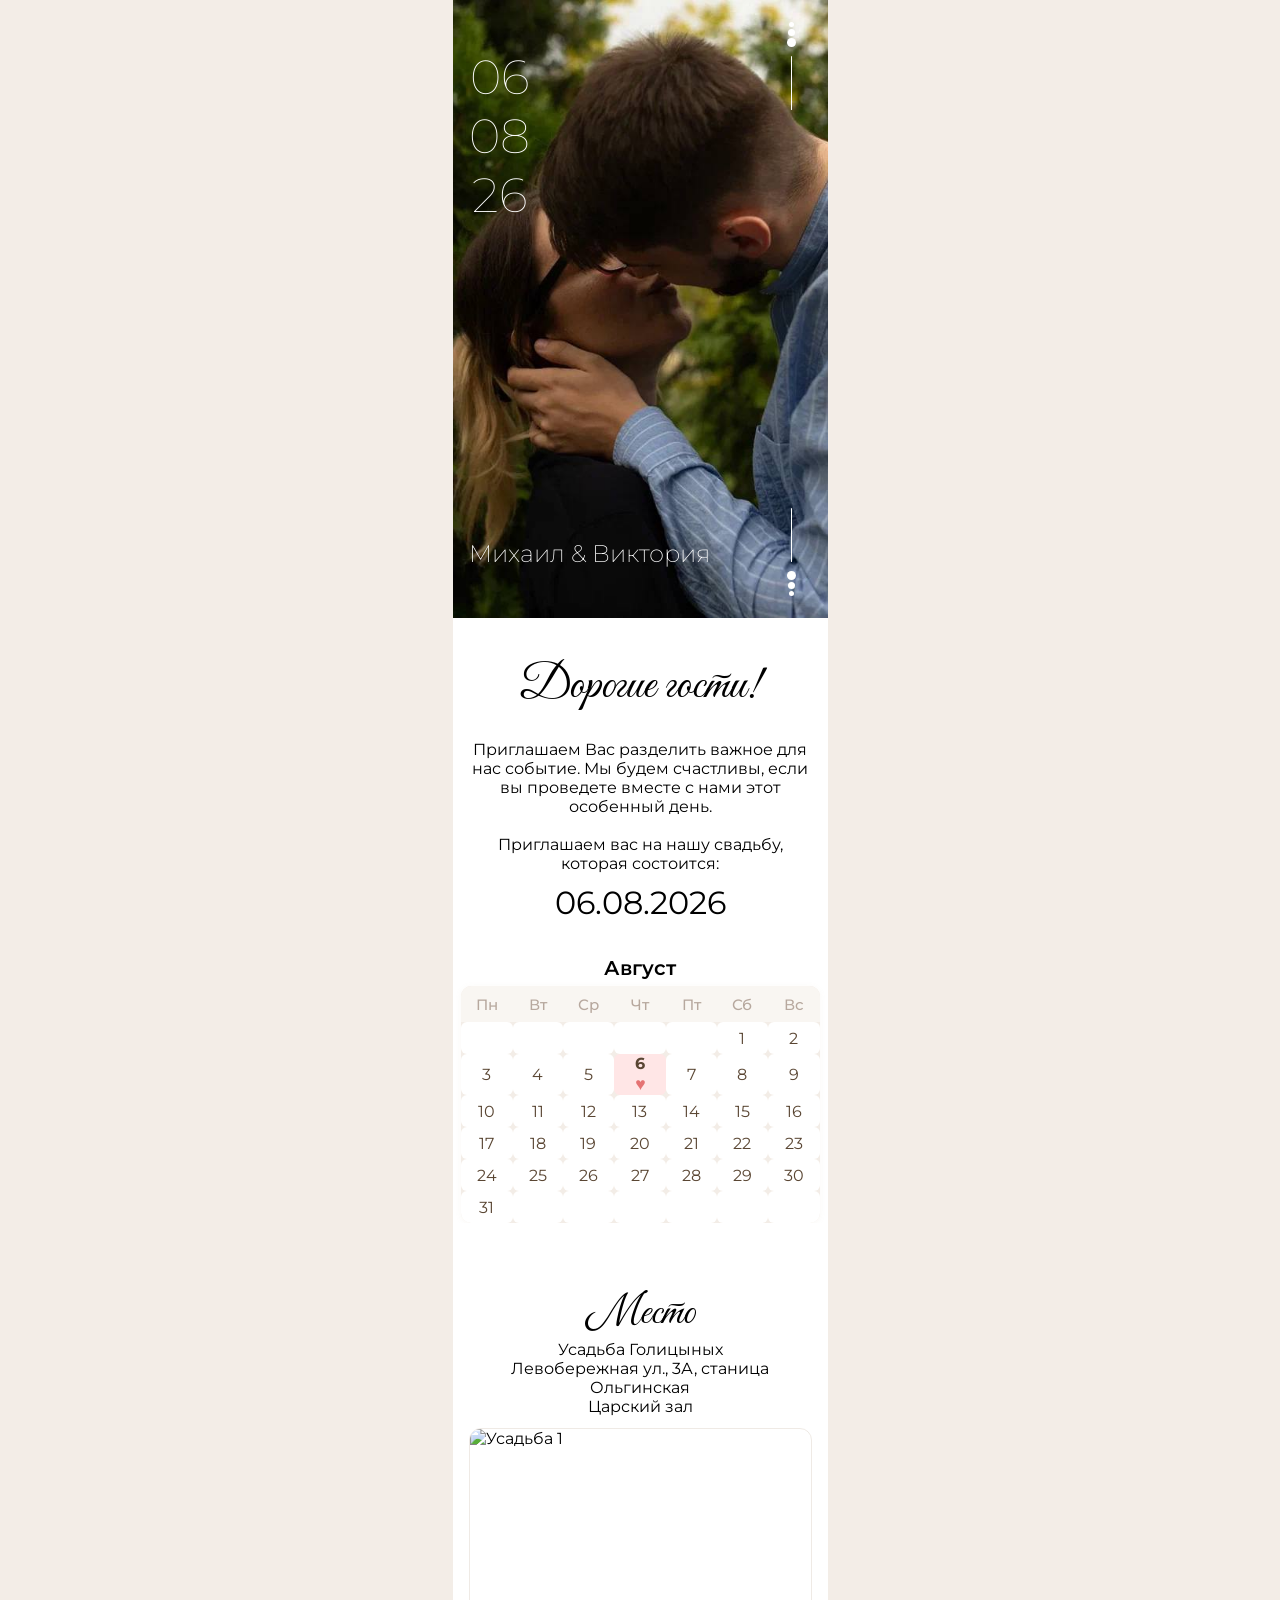
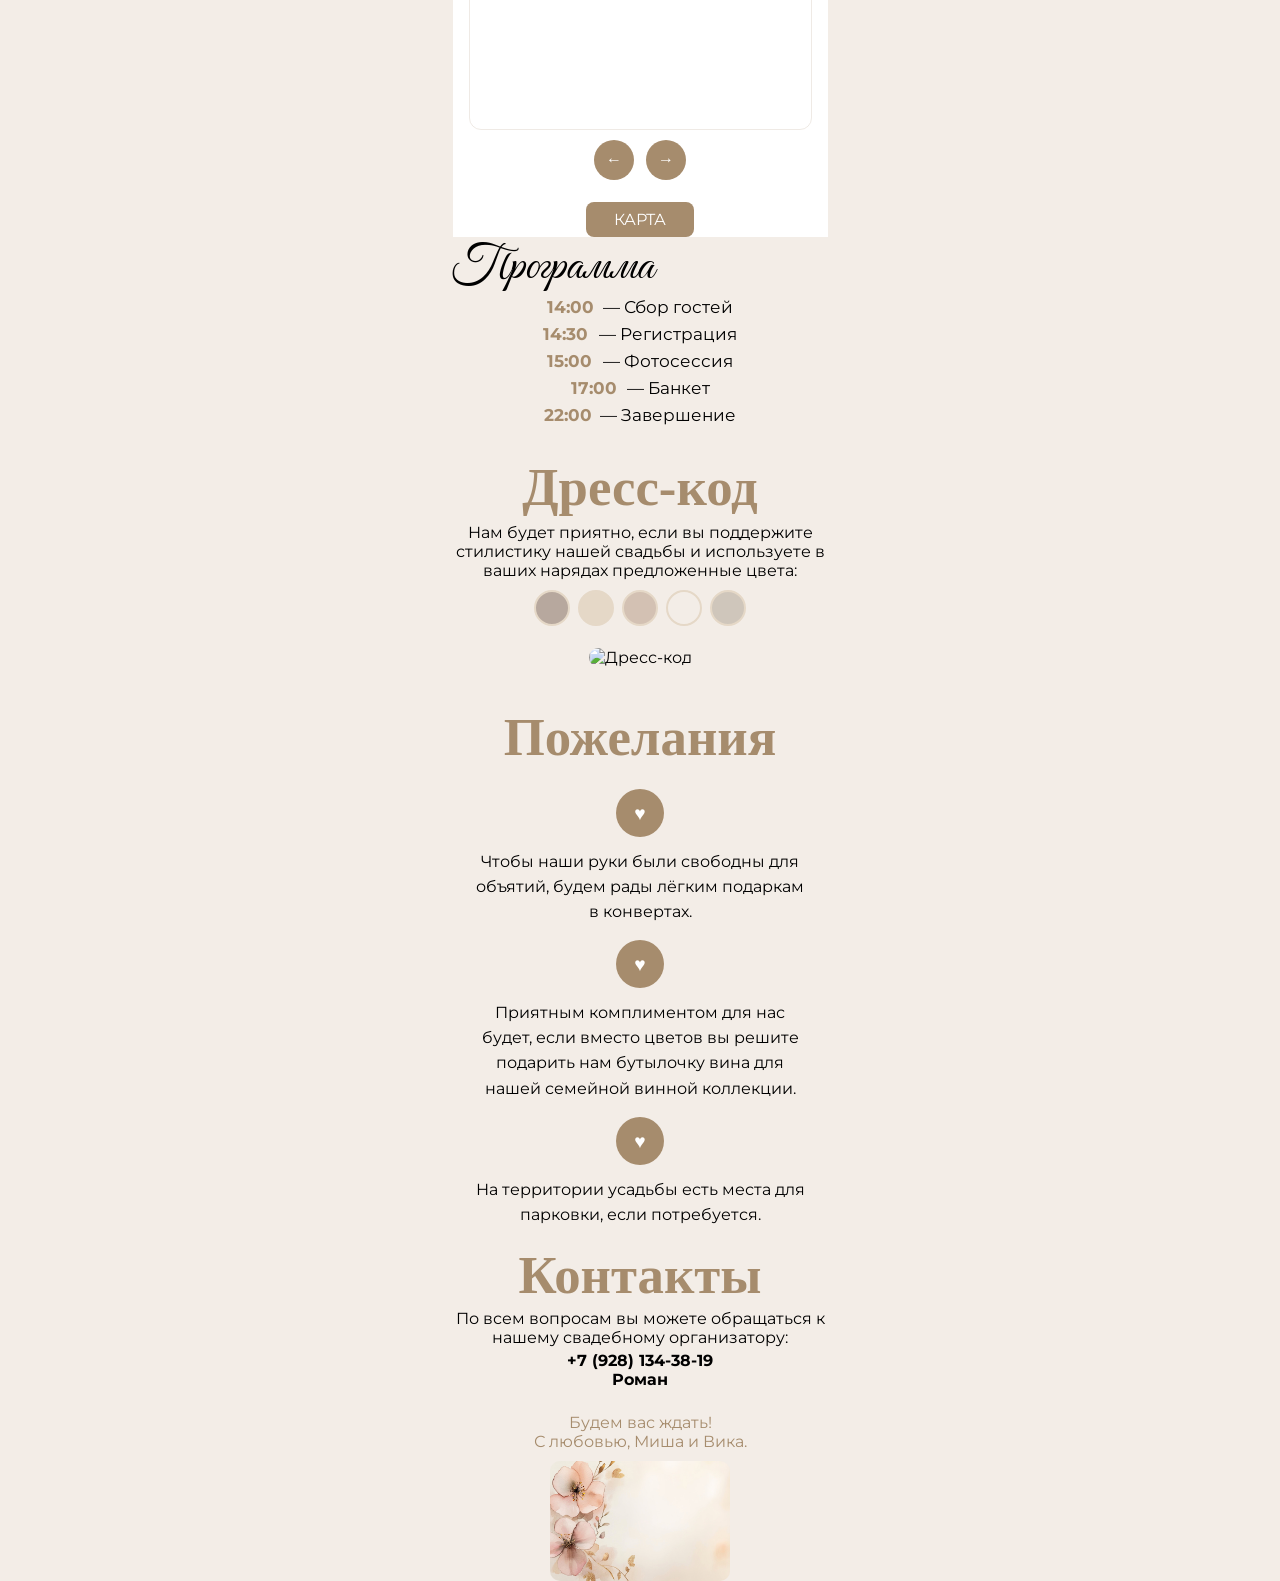
==== src/index.html @ 45d45806 "added base and guests sections" ====
<!DOCTYPE html>
<html lang="ru">
<head>
  <meta charset="UTF-8">
  <meta name="viewport" content="width=device-width, initial-scale=1.0">
  <title>Свадебное приглашение</title>
  <link rel="stylesheet" href="styles/main.css">
  <link rel="preconnect" href="https://fonts.googleapis.com">
  <link rel="preconnect" href="https://fonts.gstatic.com" crossorigin>
  <link href="https://fonts.googleapis.com/css2?family=Bad+Script&display=swap" rel="stylesheet">
  <link href="https://fonts.googleapis.com/css2?family=Montserrat:ital,wght@0,100..900;1,100..900&display=swap" rel="stylesheet">
  <link href="https://fonts.googleapis.com/css2?family=Great+Vibes&display=swap" rel="stylesheet">
</head>
<body>
  <div class="invite-wrapper">
    <section class="base-section">
      <div class="photo-block">
        <img src="assets/img/we_3.jpg" alt="Пара" class="main-photo">
        <img src="assets/img/arrow.svg" alt="Стрелка" class="photo-arrow">
        <img src="assets/img/arrow.svg" alt="Стрелка" class="photo-arrow photo-arrow-secondary">
        <div class="date-overlay">
          <span>06</span>
          <span>08</span>
          <span>26</span>
        </div>
        <div class="names">Михаил & Виктория</div>
      </div>
    </section>

    <section class="guests-section">
      <h1 class="title">Дорогие гости!</h1>
      <p class="invite-text">
        Приглашаем Вас разделить важное для нас событие. 
        Мы будем счастливы, если вы проведете вместе с нами этот особенный день.
        <br>
        <br>Приглашаем вас на нашу свадьбу, которая состоится:
      </p>
      <div class="date">06.08.2026</div>
      <div class="calendar">
        <div class="calendar-title">Август</div>
        <table class="calendar-table">
          <thead>
            <tr>
              <th>Пн</th>
              <th>Вт</th>
              <th>Ср</th>
              <th>Чт</th>
              <th>Пт</th>
              <th>Сб</th>
              <th>Вс</th>
            </tr>
          </thead>
          <tbody>
            <tr>
              <td></td><td></td><td></td><td></td><td></td><td>1</td><td>2</td>
            </tr>
            <tr>
              <td>3</td><td>4</td><td>5</td><td class="calendar-heart">6 <span class="heart">♥</span></td><td>7</td><td>8</td><td>9</td>
            </tr>
            <tr>
              <td>10</td><td>11</td><td>12</td><td>13</td><td>14</td><td>15</td><td>16</td>
            </tr>
            <tr>
              <td>17</td><td>18</td><td>19</td><td>20</td><td>21</td><td>22</td><td>23</td>
            </tr>
            <tr>
              <td>24</td><td>25</td><td>26</td><td>27</td><td>28</td><td>29</td><td>30</td>
            </tr>
            <tr>
              <td>31</td><td></td><td></td><td></td><td></td><td></td><td></td>
            </tr>
          </tbody>
        </table>
      </div>
    </section>

    <section class="place-section">
      <h3 class="title">Место</h3>
      <p class="address">
        Усадьба Голицыных 
        <br/>Левобережная ул., 3А, станица Ольгинская
        <br/>Царский зал
      </p>
      <div class="place-carousel">
        <div class="carousel-wrapper">
          <div class="carousel-track">
            <img src="https://placehold.co/500x300" alt="Усадьба 1" class="carousel-slide" />
            <img src="https://placehold.co/500x300" alt="Усадьба 2" class="carousel-slide" />
          </div>
        </div>
        <div class="carousel-controls">
          <button class="carousel-button prev" type="button">←</button>
          <button class="carousel-button next" type="button">→</button>
        </div>
      </div>
      <button class="map-btn" onclick="">КАРТА</button>
    </section>

    <section class="invite-section invite-center">
      <h2 class="section-title">Программа</h2>
      <ul class="program-list">
        <li><span>14:00</span> — Сбор гостей</li>
        <li><span>14:30</span> — Регистрация</li>
        <li><span>15:00</span> — Фотосессия</li>
        <li><span>17:00</span> — Банкет</li>
        <li><span>22:00</span> — Завершение</li>
      </ul>
      <div class="dress-code">
        <h3>Дресс-код</h3>
        <p>Нам будет приятно, если вы поддержите стилистику нашей свадьбы и используете в ваших нарядах предложенные цвета:</p>
        <div class="colors">
          <span class="color" style="background:#b7a89e"></span>
          <span class="color" style="background:#e5d8c7"></span>
          <span class="color" style="background:#d3c1b3"></span>
          <span class="color" style="background:#f3ede7"></span>
          <span class="color" style="background:#cfc6bb"></span>
        </div>
        <div class="dress-images">
          <img src="https://placehold.co/260x180?text=Дресс-код" alt="Дресс-код">
        </div>
      </div>
      <div class="gifts">
        <h3>Пожелания</h3>
        <div class="gift-item">
          <span class="gift-icon">♥</span>
          <p>Чтобы наши руки были свободны для объятий, будем рады лёгким подаркам в конвертах.</p>
        </div>
        <div class="gift-item">
          <span class="gift-icon">♥</span>
          <p>Приятным комплиментом для нас будет, если вместо цветов вы решите подарить нам бутылочку вина для нашей семейной винной коллекции.</p>
        </div>
        <div class="gift-item">
          <span class="gift-icon">♥</span>
          <p>На территории усадьбы есть места для парковки, если потребуется.</p>
        </div>
      </div>
    </section>

    <section class="invite-section invite-right">
      <div class="contacts">
        <h3>Контакты</h3>
        <p>По всем вопросам вы можете обращаться к нашему свадебному организатору:</p>
        <p class="phone">+7 (928) 134-38-19<br>Роман</p>
      </div>
      <div class="footer">
        <p>Будем вас ждать!<br>С любовью, Миша и Вика.</p>
        <img src="assets/img/flowers.jpg" alt="Цветы">
      </div>
    </section>
    </div>
  </div>
  <script src="scripts/main.js"></script>
</body>
</html>
---- src/styles/main.css ----
body {
  font-family: 'Montserrat', Arial, sans-serif;
  font-weight: 400;
  background: #f3ede7;
  color: #000;
  margin: 0;
  padding: 0;
}

h1, h2, h3, p {
  margin: 0;
}

.invite-wrapper {
  max-width: 375px;
  margin: 0 auto;
  min-height: 100vh;
  padding: 0;
  box-sizing: border-box;
  background: #f3ede7;
  display: flex;
  flex-direction: column;
  gap: 0;
}

/* main photo section */
.base-section {
  background: #fff;
  border-radius: 0;
  box-shadow: none;
  padding: 0;
  display: flex;
  flex-direction: column;
  align-items: center;
  min-width: 0;
  animation: fadeInUp 1s;
  margin-bottom: 0;
  text-align: center;
}

.base-section > * {
  width: 100%;
}

.photo-block {
  position: relative;
  width: 100%;
  max-width: none;
  margin: 0;
  padding: 0;
}

.photo-block::after {
  content: "";
  position: absolute;
  inset: 0;
  background: linear-gradient(180deg, rgba(30, 30, 30, 0.43));
  pointer-events: none;
}

.main-photo {
  width: 100%;
  height: 618px;
  border-radius: 0;
  object-fit: cover;
  display: block;
  margin: 0;
  max-width: 100%;
  padding: 0;
}

.photo-arrow {
  position: absolute;
  top: 508px;
  left: 334px;
  width: 9px;
  height: 88px;
  opacity: 1;
  transform: rotate(0deg);
  z-index: 1;
}

.photo-arrow-secondary {
  position: absolute;
  top: 22px;
  left: 334px;
  width: 9px;
  height: 88px;
  opacity: 1;
  transform: rotate(180deg);
  z-index: 1;
}

.date-overlay {
  position: absolute;
  top: 48px;
  left: 16px;
  display: flex;
  flex-direction: column;
  align-items: center;
  justify-content: center;
  z-index: 1;

  font-family: 'Montserrat', Arial, sans-serif;
  font-weight: 100;
  font-style: normal;
  font-size: 48px;
  line-height: 59px;
  letter-spacing: 0;
  text-align: center;
  color: #fff;
  text-shadow: 0 2px 8px rgba(0,0,0,0.18);
}

.date-overlay span {
  display: block;
}

.names {
  position: absolute;
  color: #fff;
  text-align: left;

  font-family: 'Montserrat', Arial, sans-serif;
  font-weight: 200;
  font-size: 24px;
  line-height: 100%;

  width: 350px;
  height: 28px;
  top: 542px;
  left: 16px;
  opacity: 1;
  z-index: 1;
}

/* guests section */

.guests-section {
  background: #fff;
  border-radius: 0;
  box-shadow: none;
  padding: 0 16px;
  display: flex;
  flex-direction: column;
  align-items: center;
  min-width: 0;
  animation: fadeInUp 1s;
  margin-top: 0;
}

.guests-section .title {
  font-family: "Great Vibes", cursive;
  font-weight: 400;
  font-style: normal;
  font-size: 48px;
  color: #000;
  margin-top: 38px;
  margin-bottom: 24px;
}

.guests-section .invite-text {
  margin-top: 0;
  text-align: center;
}

.guests-section .date {
  font-size: 2rem;
  margin: 10px 0;
  font-weight: 400;
  font-family: 'Montserrat', Arial, sans-serif;
  font-size: 2rem;
}

.guests-section .calendar-title {
  color: #000;
  font-size: 20px;
  /* font-family: 'Montserrat', Arial, sans-serif; */
}

.guests-section .calendar img {
  width: 100%;
  max-width: 100px;
  border-radius: 10px;
  margin: 10px 4px 0 0;
}


/* Place section */

.place-section {
  background: #fff;
  border-radius: 0;
  box-shadow: none;
  padding: 0 16px;
  display: flex;
  flex-direction: column;
  align-items: center;
  min-width: 0;
  animation: fadeInUp 1s;
  margin-top: 0;
}


.place-section .title {
  font-family: "Great Vibes", cursive;
  font-weight: 400;
  font-style: normal;
  font-size: 42px;
  color: #000;
  margin-top: 64px;
}

.place-section .address {
  text-align: center;
}

.place, .dress-code, .gifts, .guest-form, .contacts, .footer {
  display: flex;
  flex-direction: column;
  align-items: center;
  text-align: center;
}

.place h3 {
  margin: 10px 0 4px 0;
  font-family: 'Marck Script', cursive;
  font-size: 3.3rem;
  color: #a68c6d;
}

.map-btn {
  background: #a68c6d;
  color: #fff;
  border: none;
  border-radius: 8px;
  padding: 8px 28px;
  font-size: 1rem;
  margin-top: 10px;
  cursor: pointer;
  transition: background 0.2s, transform 0.2s;
  font-family: 'Montserrat', Arial, sans-serif;
}

.map-btn:hover {
  background: #8d7357;
  transform: translateY(-2px) scale(1.04);
}


.section-title {
  font-family: "Great Vibes", cursive;
  font-weight: 400;
  font-style: normal;
  font-size: 48px;
  color: #000;
}

.guests-section-text {
  text-align: center;
}

.program-list {
  list-style: none;
  padding: 0;
  margin: 0 0 18px 0;
  width: 100%;
}

.program-list li {
  font-size: 1.05rem;
  margin-bottom: 7px;
  display: flex;
  justify-content: center;
  gap: 8px;
}

.program-list span {
  font-weight: bold;
  color: #a68c6d;
  min-width: 48px;
  display: inline-block;
}

.dress-code h3,
.gifts h3 {
  font-family: 'Marck Script', cursive;
  font-size: 3.3rem;
  color: #a68c6d;
  margin: 14px 0 6px 0;
}

.dress-code .colors {
  display: flex;
  justify-content: center;
  gap: 8px;
  margin: 10px 0 14px 0;
}

.dress-code .color {
  width: 32px;
  height: 32px;
  border-radius: 50%;
  border: 2px solid #e5d8c7;
  display: inline-block;
}

.dress-images img {
  width: 100%;
  max-width: 260px;
  border-radius: 10px;
  margin: 8px 0;
}

.gifts {
  margin-top: 18px;
  width: 100%;
  display: flex;
  flex-direction: column;
  align-items: center;
  text-align: center;
}

.gift-item {
  display: flex;
  flex-direction: column;
  align-items: center;
  gap: 12px;
  margin-top: 16px;
  padding: 0 18px;
}

.gift-icon {
  width: 48px;
  height: 48px;
  display: inline-flex;
  justify-content: center;
  align-items: center;
  background: #a68c6d;
  color: #fff;
  border-radius: 50%;
  font-size: 1.2rem;
}

.gift-item p {
  margin: 0;
  font-size: 0.98rem;
  line-height: 1.6;
}

.guest-form h2 {
  font-size: 1.15rem;
  color: #a68c6d;
  margin-bottom: 8px;
}

.guest-form p {
  font-size: 0.98rem;
  margin-bottom: 10px;
}

.form-btn {
  background: #a68c6d;
  color: #fff;
  border: none;
  border-radius: 8px;
  padding: 8px 28px;
  font-size: 1rem;
  cursor: pointer;
  transition: background 0.2s, transform 0.2s;
  font-family: 'Montserrat', Arial, sans-serif;
}

.form-btn:hover {
  background: #8d7357;
  transform: translateY(-2px) scale(1.04);
}

.contacts h3 {
  font-family: 'Marck Script', cursive;
  font-size: 3.3rem;
  color: #a68c6d;
  margin: 18px 0 4px 0;
}

.contacts .phone {
  font-weight: bold;
  margin-top: 4px;
}

.footer {
  margin-top: 24px;
  text-align: center;
  font-size: 1rem;
  color: #a68c6d;
}

.footer img {
  width: 100%;
  max-width: 180px;
  border-radius: 10px;
  margin-top: 10px;
}

.calendar {
  margin: 24px 16px 0 16px;
  text-align: center;
}
.calendar-title {
  font-family: 'Montserrat', Arial, sans-serif;
  font-size: 1.1rem;
  font-weight: 600;
  color: #a68c6d;
  margin-bottom: 6px;
}
.calendar-table {
  width: 100%;
  border-collapse: collapse;
  background: #f3ede7;
  border-radius: 10px;
  overflow: hidden;
  margin: 0 auto;
  font-size: 1rem;
  box-shadow: 0 1px 6px rgba(180,160,120,0.07);
}
.calendar-table th,
.calendar-table td {
  width: 32px;
  height: 32px;
  text-align: center;
  padding: 2px;
  font-family: 'Montserrat', Arial, sans-serif;
  color: #5a4633;
}
.calendar-table th {
  color: #b7a89e;
  font-weight: 500;
  font-size: 0.95em;
  background: #f9f6f2;
}
.calendar-table td {
  background: #fff;
  border-radius: 6px;padding: 0 16px;
  transition: background 0.2s;
}
.calendar-heart {
  background: #ffe6e6 !important;
  color: #a68c6d;
  font-weight: bold;
  position: relative;
}

.place-carousel {
  width: 100%;
  margin: 12px 0;
}

.carousel-wrapper {
  overflow: hidden;
  border-radius: 12px;
  border: 1px solid rgba(166, 140, 109, 0.18);
}

.carousel-track {
  display: flex;
  transition: transform 0.4s ease;
  width: 300%;
}

.carousel-slide {
  width: 100%;
  height: 300px;
  flex-shrink: 0;
  object-fit: cover;
  display: block;
}

.carousel-controls {
  display: flex;
  justify-content: center;
  gap: 12px;
  margin-top: 10px;
}

.carousel-button {
  width: 40px;
  height: 40px;
  border: none;
  background: #a68c6d;
  color: #fff;
  border-radius: 50%;
  cursor: pointer;
  font-size: 1rem;
  transition: transform 0.2s, background 0.2s;
}

.carousel-button:hover {
  background: #8d7357;
  transform: translateY(-2px);
}
.calendar-heart .heart {
  color: #e57373;
  font-size: 1.1em;
  margin-left: 2px;
  vertical-align: middle;
  font-family: inherit;
}

@media (max-width: 600px) {
  .invite-wrapper {
    padding: 4px 0;
  }
  .base-section {
    padding: 12px 4px;
  }
  .photo-block {
    max-width: 100%;
  }
  .dress-images img,
  .calendar img,
  .place-photos img,
  .footer img {
    max-width: 100%;
  }
}

@keyframes fadeInUp {
  from {
    opacity: 0;
    transform: translateY(40px);
  }
  to {
    opacity: 1;
    transform: translateY(0);
  }
}
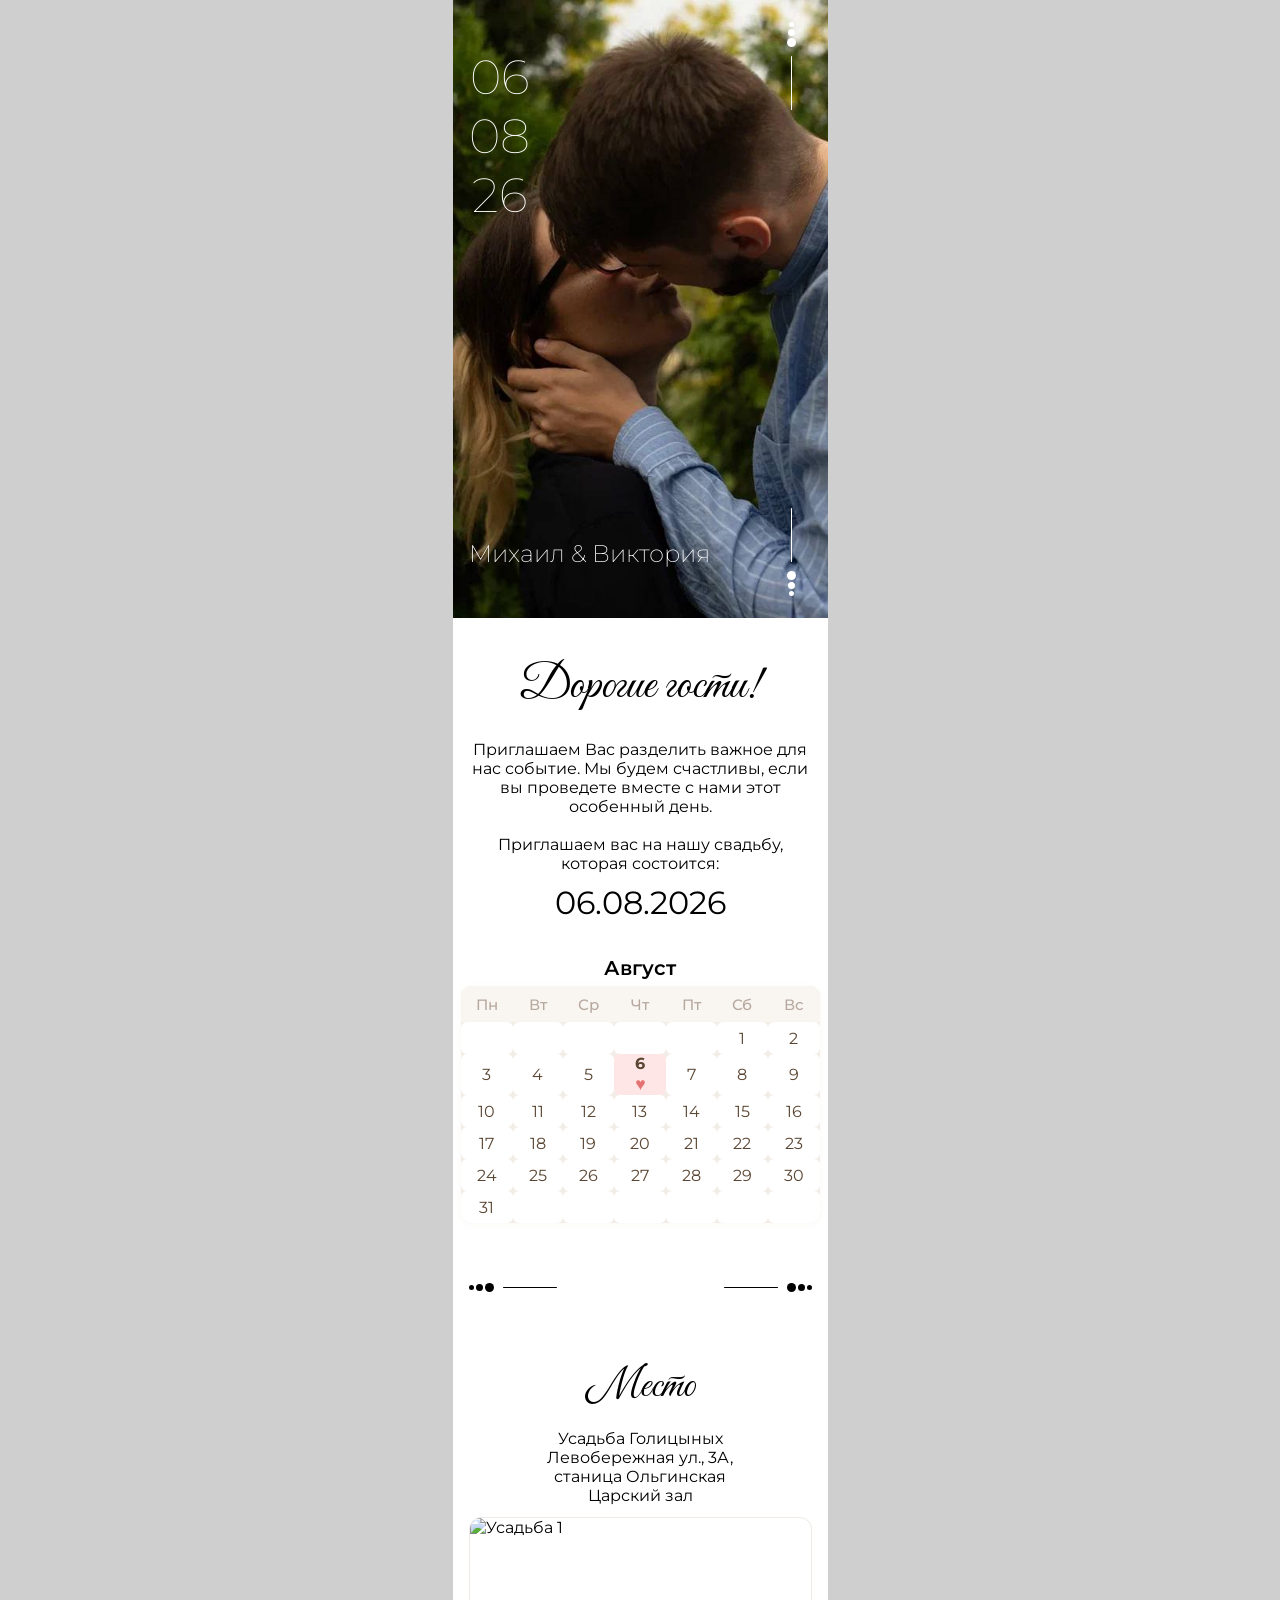
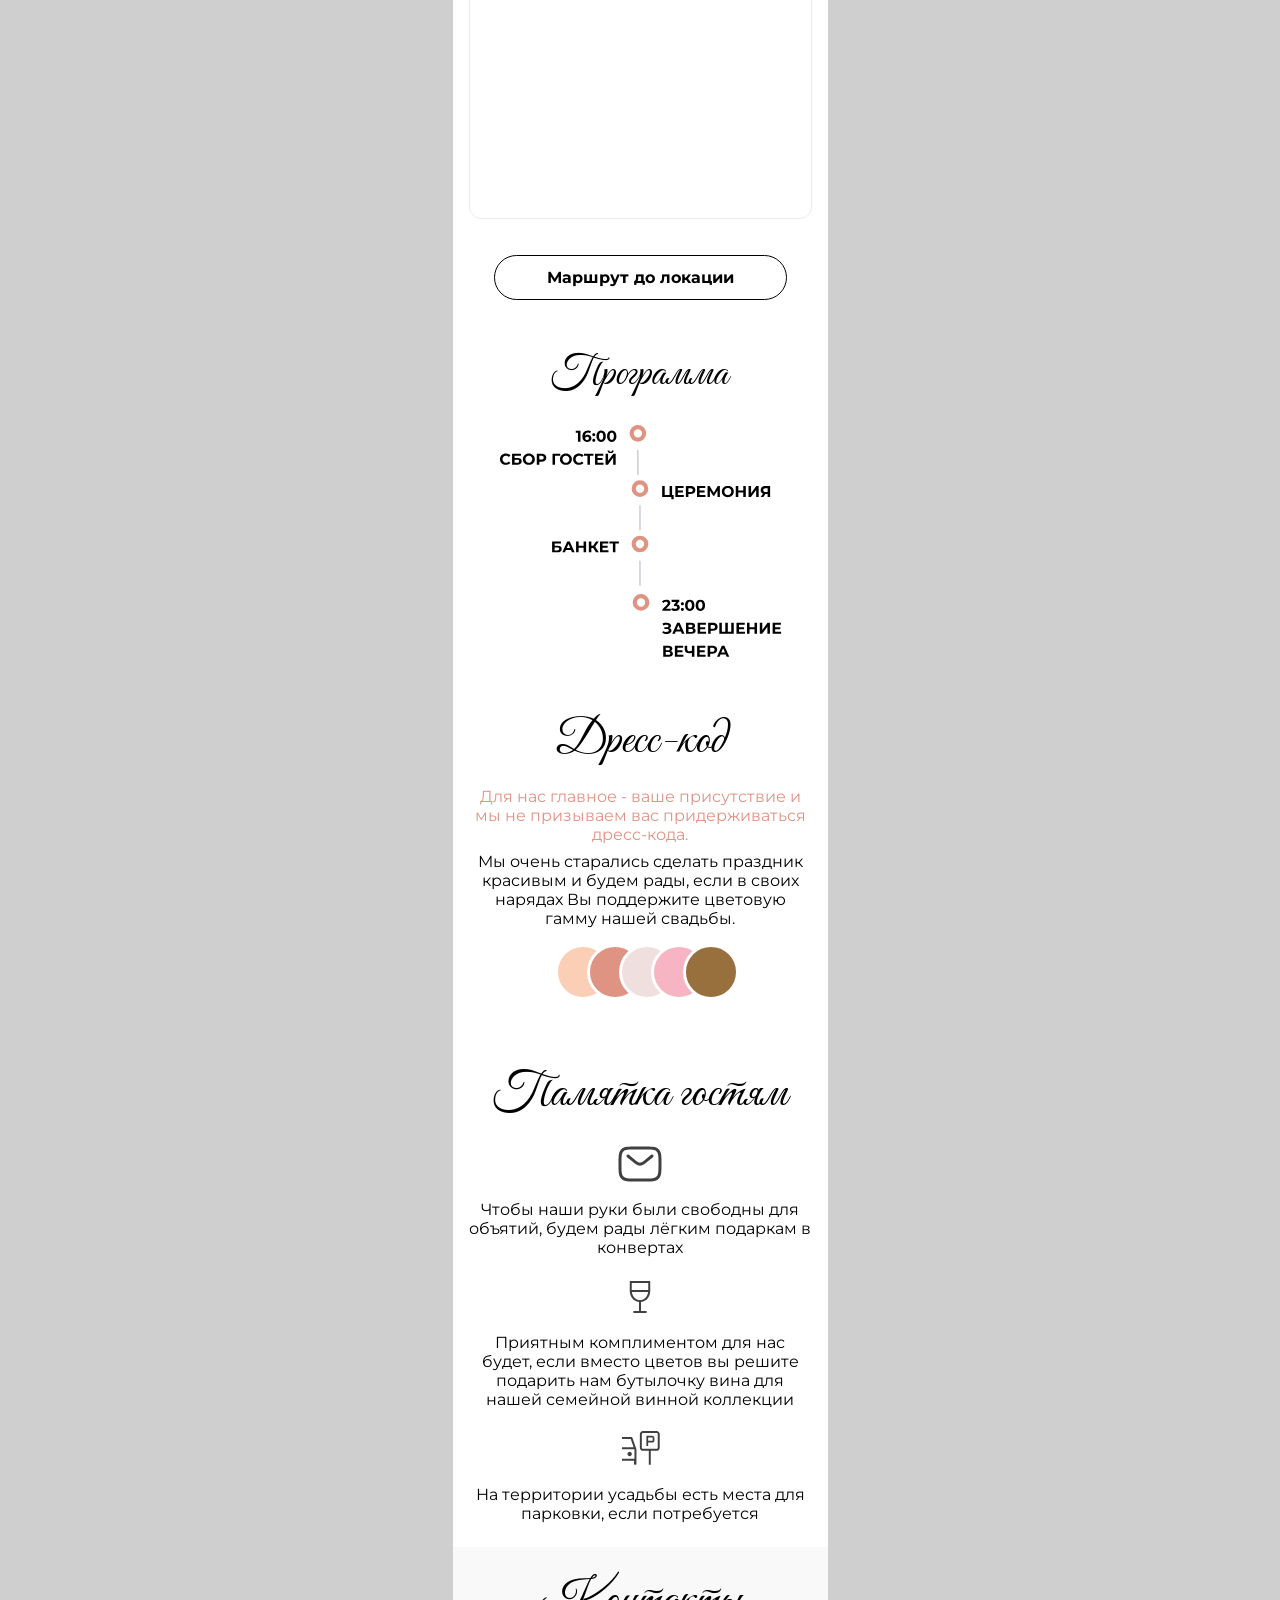
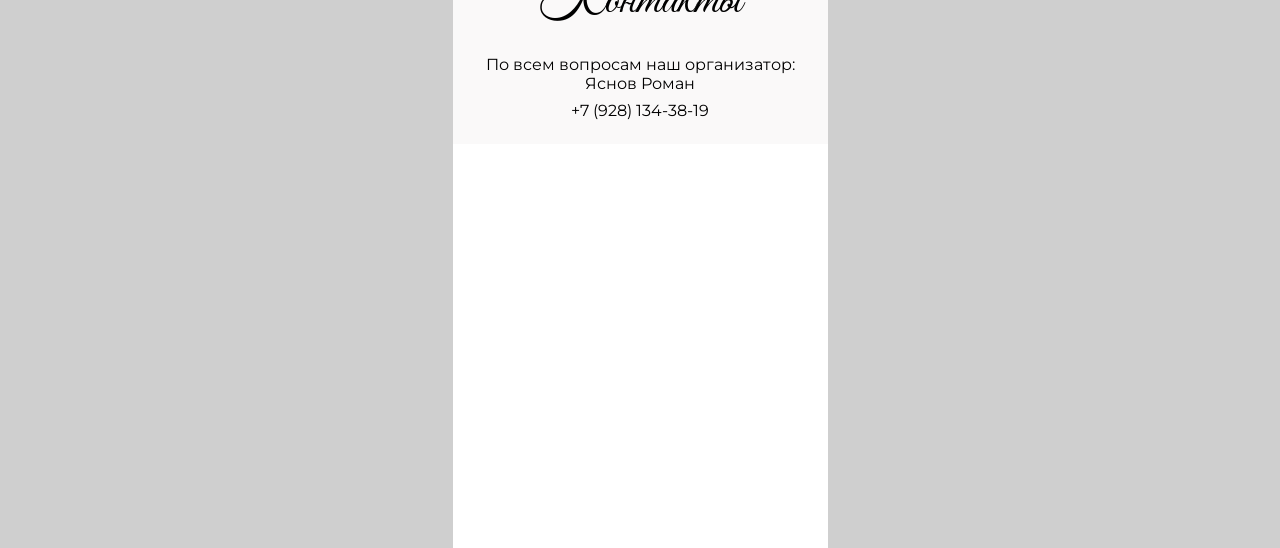
==== commit 1ecfb15c: "added basic structure" ====
--- a/src/index.html
+++ b/src/index.html
@@ -71,6 +71,9 @@
             </tr>
           </tbody>
         </table>
+
+      <img src="assets/img/2-black-arrows.svg" alt="divider" class="calendar-divider">
+
       </div>
     </section>
 
@@ -78,7 +81,8 @@
       <h3 class="title">Место</h3>
       <p class="address">
         Усадьба Голицыных 
-        <br/>Левобережная ул., 3А, станица Ольгинская
+        <br/>Левобережная ул., 3А,
+        <br /> станица Ольгинская
         <br/>Царский зал
       </p>
       <div class="place-carousel">
@@ -88,65 +92,71 @@
             <img src="https://placehold.co/500x300" alt="Усадьба 2" class="carousel-slide" />
           </div>
         </div>
-        <div class="carousel-controls">
+        <!-- <div class="carousel-controls">
           <button class="carousel-button prev" type="button">←</button>
           <button class="carousel-button next" type="button">→</button>
-        </div>
+        </div> -->
       </div>
-      <button class="map-btn" onclick="">КАРТА</button>
+      <button class="map-btn" onclick="">Маршрут до локации</button>
     </section>
 
-    <section class="invite-section invite-center">
-      <h2 class="section-title">Программа</h2>
-      <ul class="program-list">
+    <section class="program-section">
+      <h3 class="title">Программа</h3>
+      <img src="assets/img/program-plan.svg" alt="Программа" class="plan-image">
+      <!-- <ul class="plan">
         <li><span>14:00</span> — Сбор гостей</li>
         <li><span>14:30</span> — Регистрация</li>
         <li><span>15:00</span> — Фотосессия</li>
         <li><span>17:00</span> — Банкет</li>
         <li><span>22:00</span> — Завершение</li>
-      </ul>
-      <div class="dress-code">
-        <h3>Дресс-код</h3>
-        <p>Нам будет приятно, если вы поддержите стилистику нашей свадьбы и используете в ваших нарядах предложенные цвета:</p>
-        <div class="colors">
-          <span class="color" style="background:#b7a89e"></span>
-          <span class="color" style="background:#e5d8c7"></span>
-          <span class="color" style="background:#d3c1b3"></span>
-          <span class="color" style="background:#f3ede7"></span>
-          <span class="color" style="background:#cfc6bb"></span>
-        </div>
-        <div class="dress-images">
-          <img src="https://placehold.co/260x180?text=Дресс-код" alt="Дресс-код">
-        </div>
-      </div>
-      <div class="gifts">
-        <h3>Пожелания</h3>
-        <div class="gift-item">
-          <span class="gift-icon">♥</span>
-          <p>Чтобы наши руки были свободны для объятий, будем рады лёгким подаркам в конвертах.</p>
-        </div>
-        <div class="gift-item">
-          <span class="gift-icon">♥</span>
-          <p>Приятным комплиментом для нас будет, если вместо цветов вы решите подарить нам бутылочку вина для нашей семейной винной коллекции.</p>
-        </div>
-        <div class="gift-item">
-          <span class="gift-icon">♥</span>
-          <p>На территории усадьбы есть места для парковки, если потребуется.</p>
+      </ul> -->
+    </section>
+
+    <section class="dress-code-section">
+      <h3 class="title">Дресс-код</h3>
+      <div class="wrapper">
+        <p class="description">Для нас главное - ваше присутствие и мы не призываем вас придерживаться дресс-кода.</p>
+        <p class="colors-text">Мы очень старались сделать праздник красивым и будем рады, если в своих нарядах Вы поддержите цветовую гамму нашей свадьбы.</p>
+        <div class="colors-dots">
+          <span class="dot1"></span>
+          <span class="dot2"></span>
+          <span class="dot3"></span>
+          <span class="dot4"></span>
+          <span class="dot5"></span>
         </div>
       </div>
     </section>
+  
 
-    <section class="invite-section invite-right">
-      <div class="contacts">
-        <h3>Контакты</h3>
-        <p>По всем вопросам вы можете обращаться к нашему свадебному организатору:</p>
-        <p class="phone">+7 (928) 134-38-19<br>Роман</p>
+    <section class="gifts-section">
+      <h3 class="title">Памятка гостям</h3>
+      <div class="gift-item">
+        <img src="assets/img/letter.svg" alt="Подарок" class="gift-icon">
+        <p class="gift-text">Чтобы наши руки были свободны для объятий, будем рады лёгким подаркам в конвертах</p>
       </div>
-      <div class="footer">
-        <p>Будем вас ждать!<br>С любовью, Миша и Вика.</p>
-        <img src="assets/img/flowers.jpg" alt="Цветы">
+      <div class="gift-item">
+        <img src="assets/img/wine.svg" alt="Подарок" class="gift-icon">
+        <p class="gift-text">Приятным комплиментом для нас будет, если вместо цветов вы решите подарить нам бутылочку вина для нашей семейной винной коллекции</p>
+      </div>
+      <div class="gift-item">
+        <img src="assets/img/car.svg" alt="Подарок" class="gift-icon">
+        <p class="gift-text">На территории усадьбы есть места для парковки, если потребуется</p>
       </div>
     </section>
+
+    <section class="contacts-section">
+      <h3 class="title">Контакты</h3>
+      <p class="description">По всем вопросам наш организатор:</p>
+      <p class="contact-name">Яснов Роман</p>
+      <p class="phone">+7 (928) 134-38-19</p>
+    </section>
+
+
+
+    <section class="map-section">
+      <iframe src="https://yandex.ru/map-widget/v1/?um=constructor%3A0e47bce199f63ef4ef05267ef0e8a8748141f1ce5e22cfa1a45ba5bb43b8a258&amp;source=constructor" width="375" height="400" frameborder="0"></iframe>
+    </section>
+
     </div>
   </div>
   <script src="scripts/main.js"></script>
--- a/src/styles/main.css
+++ b/src/styles/main.css
@@ -1,7 +1,7 @@
 body {
   font-family: 'Montserrat', Arial, sans-serif;
   font-weight: 400;
-  background: #f3ede7;
+  background: #cfcfcf;
   color: #000;
   margin: 0;
   padding: 0;
@@ -17,7 +17,7 @@
   min-height: 100vh;
   padding: 0;
   box-sizing: border-box;
-  background: #f3ede7;
+  background: #fff;
   display: flex;
   flex-direction: column;
   gap: 0;
@@ -178,21 +178,13 @@
   /* font-family: 'Montserrat', Arial, sans-serif; */
 }
 
-.guests-section .calendar img {
-  width: 100%;
-  max-width: 100px;
-  border-radius: 10px;
-  margin: 10px 4px 0 0;
-}
-
-
 /* Place section */
 
 .place-section {
   background: #fff;
   border-radius: 0;
   box-shadow: none;
-  padding: 0 16px;
+  padding: 0 16px 24px 16px;
   display: flex;
   flex-direction: column;
   align-items: center;
@@ -213,6 +205,7 @@
 
 .place-section .address {
   text-align: center;
+  margin-top: 16px;
 }
 
 .place, .dress-code, .gifts, .guest-form, .contacts, .footer {
@@ -230,37 +223,56 @@
 }
 
 .map-btn {
-  background: #a68c6d;
-  color: #fff;
-  border: none;
-  border-radius: 8px;
-  padding: 8px 28px;
+  background: #fff;
+  color: #000;
+  border: 1px solid black;
+  border-radius: 28px;
+  padding: 12px 52px;
   font-size: 1rem;
-  margin-top: 10px;
+  margin-top: 24px;
   cursor: pointer;
   transition: background 0.2s, transform 0.2s;
   font-family: 'Montserrat', Arial, sans-serif;
+  font-weight: 700;
 }
 
 .map-btn:hover {
-  background: #8d7357;
+  /* background: #000;
+  color: #fff; */
   transform: translateY(-2px) scale(1.04);
 }
 
 
-.section-title {
+
+/* Program section */
+.program-section {
+  background: #fff;
+  border-radius: 0;
+  box-shadow: none;
+  padding: 0 16px 24px 16px;
+  display: flex;
+  flex-direction: column;
+  align-items: center;
+  min-width: 0;
+  animation: fadeInUp 1s;
+  margin-top: 0;
+}
+
+.program-section .title {
   font-family: "Great Vibes", cursive;
   font-weight: 400;
   font-style: normal;
-  font-size: 48px;
-  color: #000;
-}
-
-.guests-section-text {
-  text-align: center;
-}
-
-.program-list {
+  font-size: 42px;
+  color: #000;
+  margin-top: 24px;
+}
+
+.program-section .plan-image {
+  width: 100%;
+  margin-top: 24px;
+}
+
+/* .program-list {
   list-style: none;
   padding: 0;
   margin: 0 0 18px 0;
@@ -280,54 +292,119 @@
   color: #a68c6d;
   min-width: 48px;
   display: inline-block;
-}
-
-.dress-code h3,
-.gifts h3 {
-  font-family: 'Marck Script', cursive;
-  font-size: 3.3rem;
-  color: #a68c6d;
-  margin: 14px 0 6px 0;
-}
-
-.dress-code .colors {
-  display: flex;
+} */
+
+/* dress code section */
+.dress-code-section {
+  background: #fff;
+  border-radius: 0;
+  box-shadow: none;
+  padding: 0 16px 24px 16px;
+  display: flex;
+  flex-direction: column;
+  align-items: center;
+  min-width: 0;
+  animation: fadeInUp 1s;
+  /* margin-top: 22px; */
+}
+
+.dress-code-section .title {
+  font-family: "Great Vibes", cursive;
+  font-weight: 400;
+  font-style: normal;
+  font-size: 48px;
+  color: #000;
+  margin-top: 24px;
+}
+
+.dress-code-section .wrapper {
+  margin-top: 16px;
+}
+
+.dress-code-section .description {
+  text-align: center;
+  color: rgba(223, 147, 131, 1);
+}
+
+.dress-code-section .colors-text {
+  text-align: center;
+  margin-top: 8px;
+}
+
+
+.dress-code-section .colors-dots {
+  display: flex;
+  align-items: center;
   justify-content: center;
-  gap: 8px;
-  margin: 10px 0 14px 0;
-}
-
-.dress-code .color {
-  width: 32px;
-  height: 32px;
+  padding: 16px 0;
+}
+
+.dress-code-section .colors-dots span {
+  width: 50px;
+  height: 50px;
   border-radius: 50%;
-  border: 2px solid #e5d8c7;
-  display: inline-block;
-}
-
-.dress-images img {
-  width: 100%;
-  max-width: 260px;
-  border-radius: 10px;
-  margin: 8px 0;
-}
-
-.gifts {
-  margin-top: 18px;
-  width: 100%;
-  display: flex;
-  flex-direction: column;
-  align-items: center;
-  text-align: center;
-}
-
-.gift-item {
+  border: 3px solid #fff;
+  margin-left: -24px;
+  /* box-shadow: 0 4px 10px rgba(0, 0, 0, 0.08); */
+}
+
+.dress-code-section .colors-dots:first-child {
+  margin-left: 0;
+}
+
+.dress-code-section .colors-dots .dot1 { 
+  background:rgba(251, 206, 182, 1);
+  margin-left: 14px;
+  z-index: 1; 
+}
+.dress-code-section .colors-dots .dot2 { 
+  background: rgba(223, 147, 131, 1);
+   z-index: 2; 
+}
+.dress-code-section .colors-dots .dot3 { 
+  background: rgba(239, 223, 223, 1);
+   z-index: 3; 
+}
+.dress-code-section .colors-dots .dot4 { 
+  background: rgba(247, 181, 196, 1);
+   z-index: 4; 
+}
+.dress-code-section .colors-dots .dot5 { 
+  background: rgba(151, 112, 62, 1);
+  z-index: 5;
+}
+
+/* gifts section */
+
+.gifts-section {
+  background: #fff;
+  border-radius: 0;
+  box-shadow: none;
+  padding: 0 16px 24px 16px;
+  display: flex;
+  flex-direction: column;
+  align-items: center;
+  min-width: 0;
+  animation: fadeInUp 1s;
+  /* margin-top: 22px; */
+}
+
+.gifts-section .title {
+  font-family: "Great Vibes", cursive;
+  font-weight: 400;
+  font-style: normal;
+  font-size: 48px;
+  color: #000;
+  margin-top: 24px;
+}
+
+
+.gifts-section .gift-item {
   display: flex;
   flex-direction: column;
   align-items: center;
   gap: 12px;
   margin-top: 16px;
-  padding: 0 18px;
 }
 
 .gift-icon {
@@ -336,44 +413,45 @@
   display: inline-flex;
   justify-content: center;
   align-items: center;
-  background: #a68c6d;
-  color: #fff;
-  border-radius: 50%;
-  font-size: 1.2rem;
-}
-
-.gift-item p {
-  margin: 0;
-  font-size: 0.98rem;
-  line-height: 1.6;
-}
-
-.guest-form h2 {
-  font-size: 1.15rem;
-  color: #a68c6d;
-  margin-bottom: 8px;
-}
-
-.guest-form p {
-  font-size: 0.98rem;
-  margin-bottom: 10px;
-}
-
-.form-btn {
-  background: #a68c6d;
-  color: #fff;
-  border: none;
-  border-radius: 8px;
-  padding: 8px 28px;
-  font-size: 1rem;
-  cursor: pointer;
-  transition: background 0.2s, transform 0.2s;
-  font-family: 'Montserrat', Arial, sans-serif;
-}
-
-.form-btn:hover {
-  background: #8d7357;
-  transform: translateY(-2px) scale(1.04);
+}
+
+.gifts-section .gift-text {
+  text-align: center;
+}
+
+
+/* contacts section */
+
+.contacts-section {
+  background: rgba(250, 249, 249, 1);
+  border-radius: 0;
+  box-shadow: none;
+  padding: 0 16px 24px 16px;
+  display: flex;
+  flex-direction: column;
+  align-items: center;
+  min-width: 0;
+  animation: fadeInUp 1s;
+  /* margin-top: 22px; */
+}
+
+.contacts-section .title {
+  font-family: "Great Vibes", cursive;
+  font-weight: 400;
+  font-style: normal;
+  font-size: 48px;
+  color: #000;
+  margin-top: 24px;
+}
+
+.contacts-section .description {
+  text-align: center;
+  margin-top: 24px;
+}
+
+.contacts-section .phone {
+  text-align: center;
+  margin-top: 8px;
 }
 
 .contacts h3 {
@@ -423,6 +501,12 @@
   font-size: 1rem;
   box-shadow: 0 1px 6px rgba(180,160,120,0.07);
 }
+
+.calendar-divider {
+  margin-top: 60px;
+  max-width: 100%;
+}
+
 .calendar-table th,
 .calendar-table td {
   width: 32px;
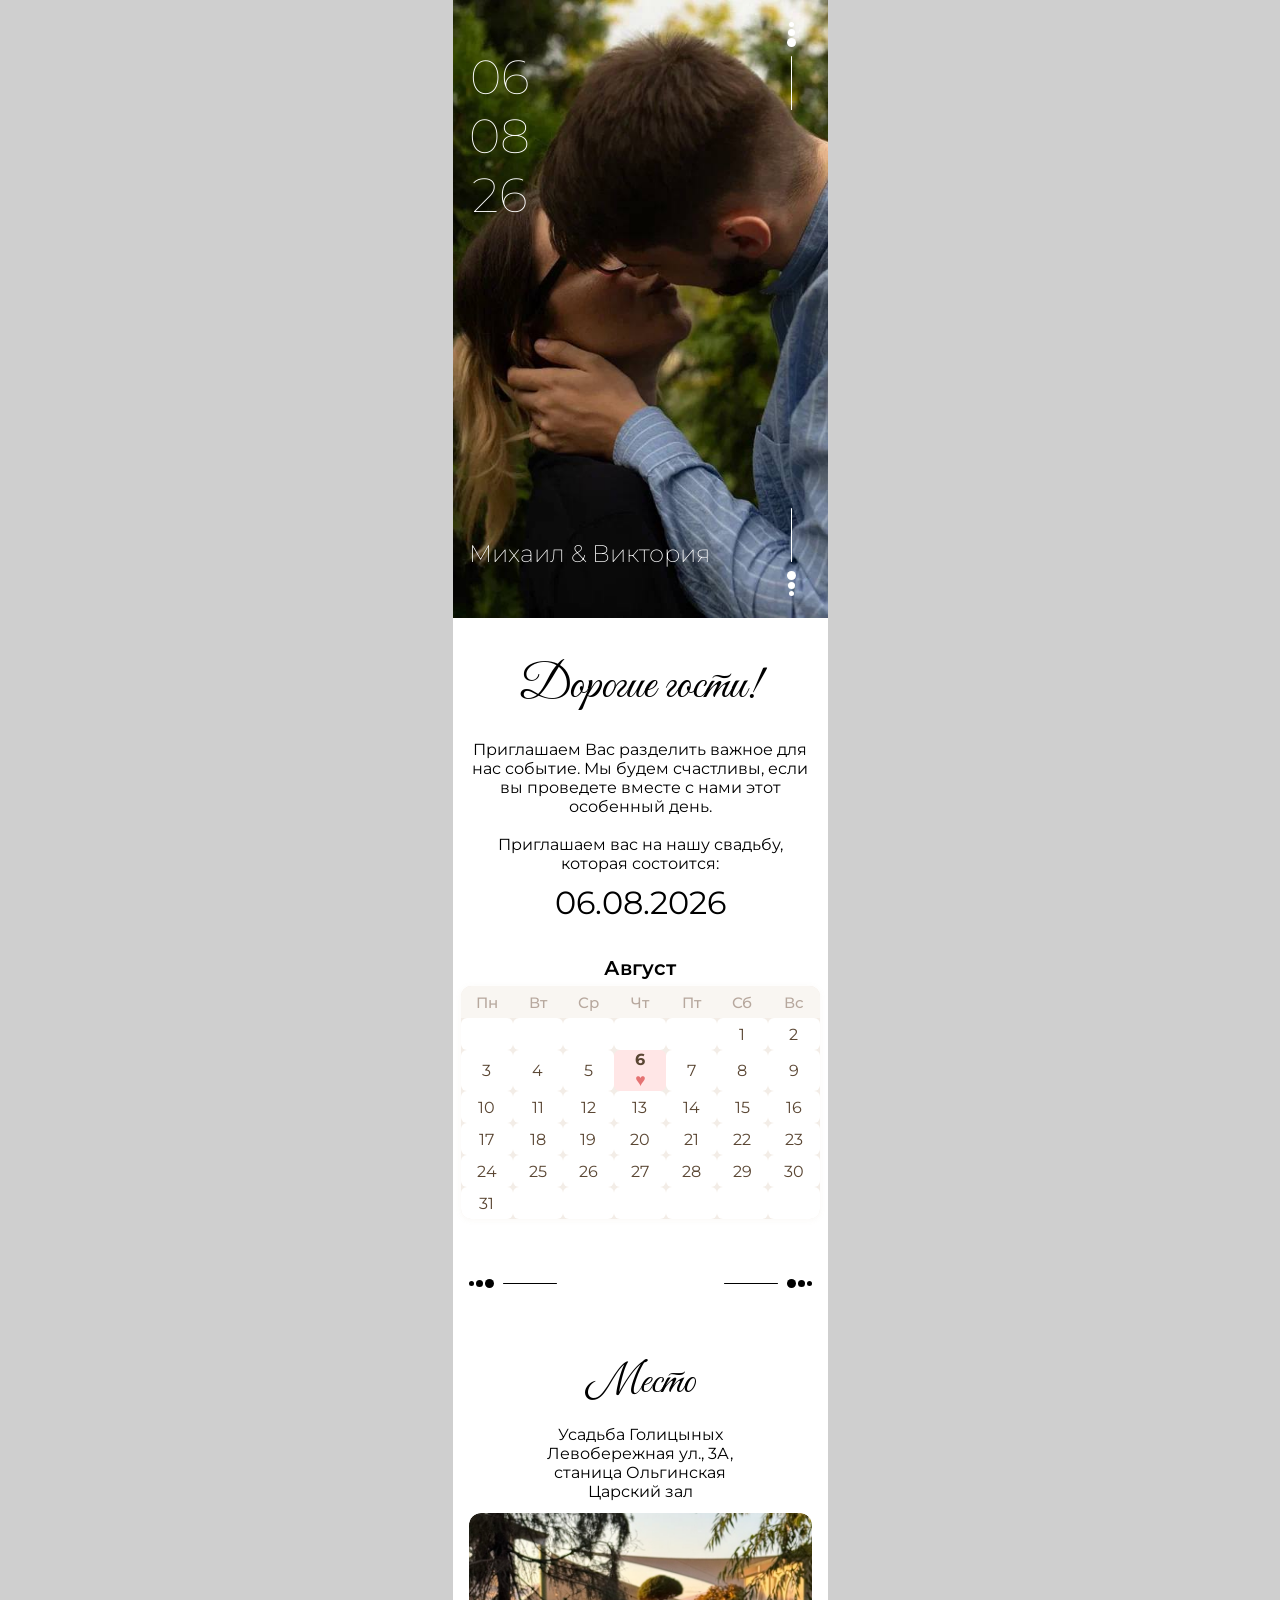
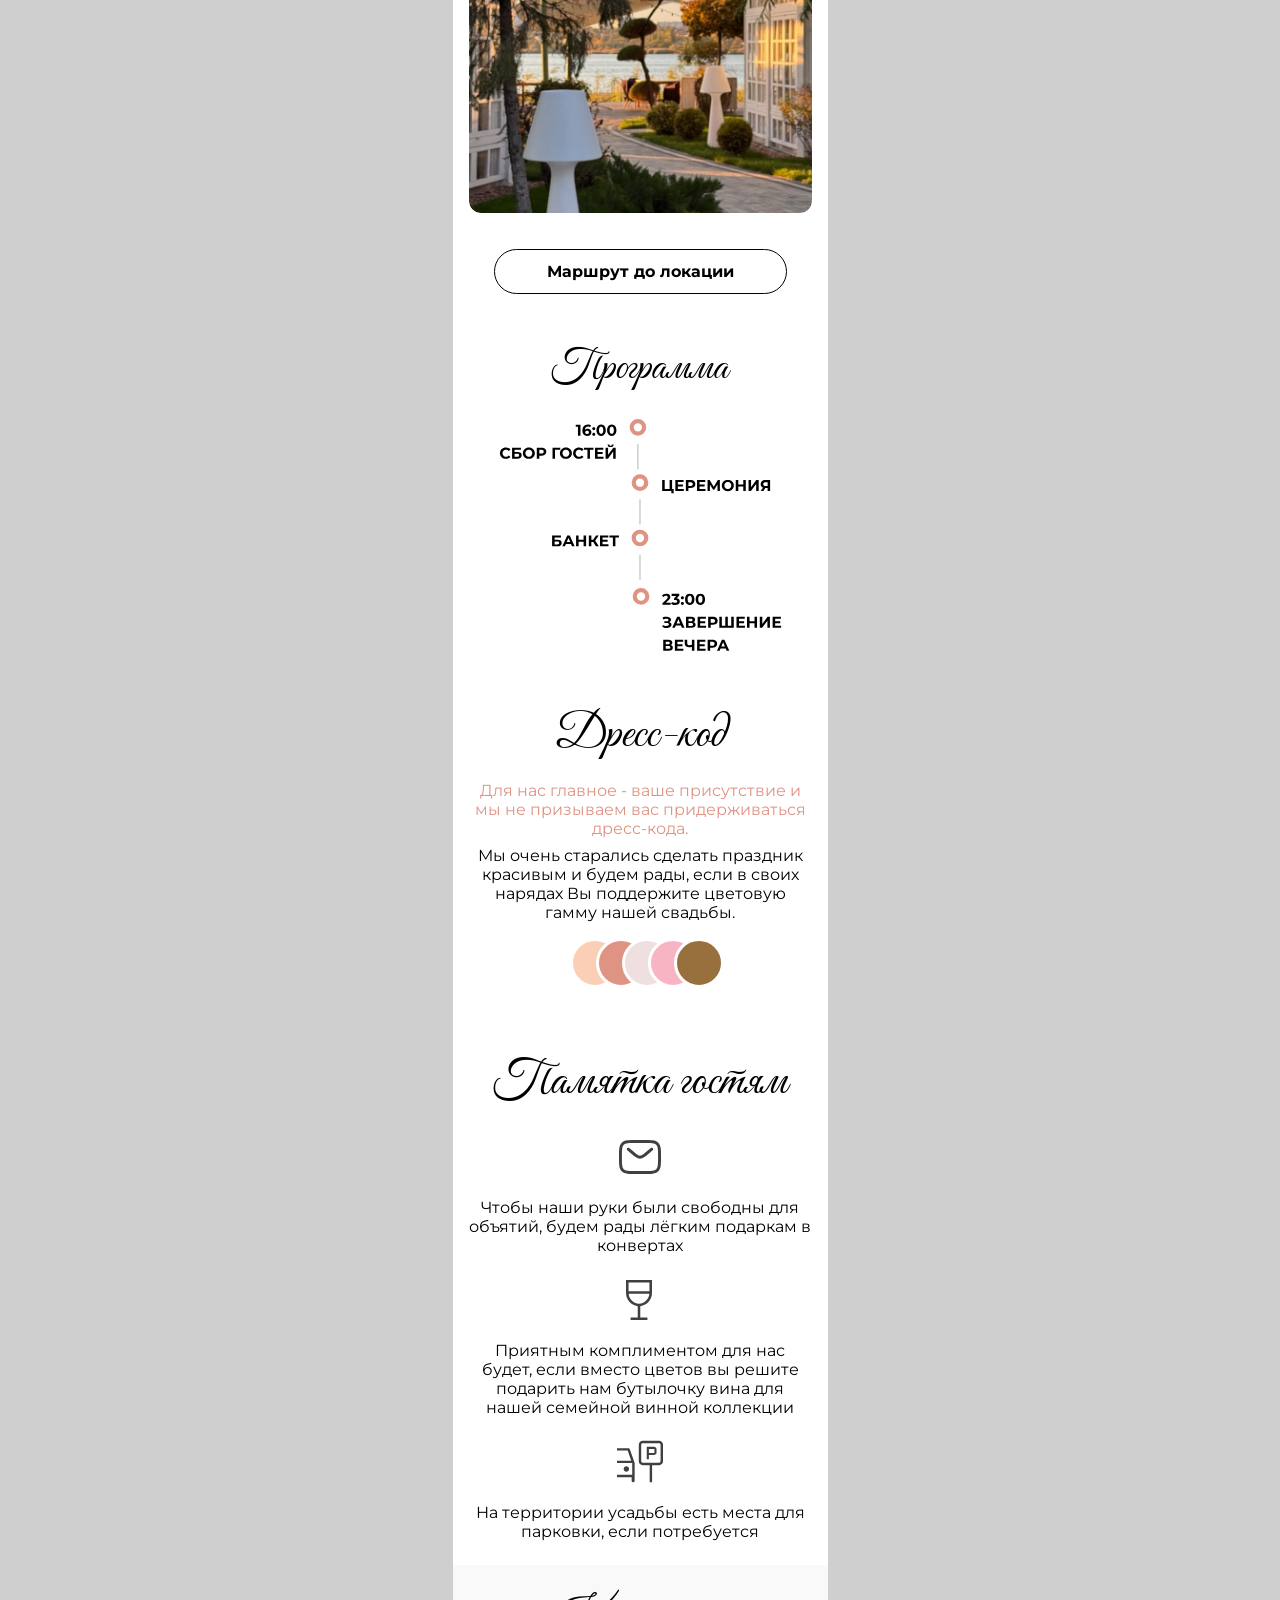
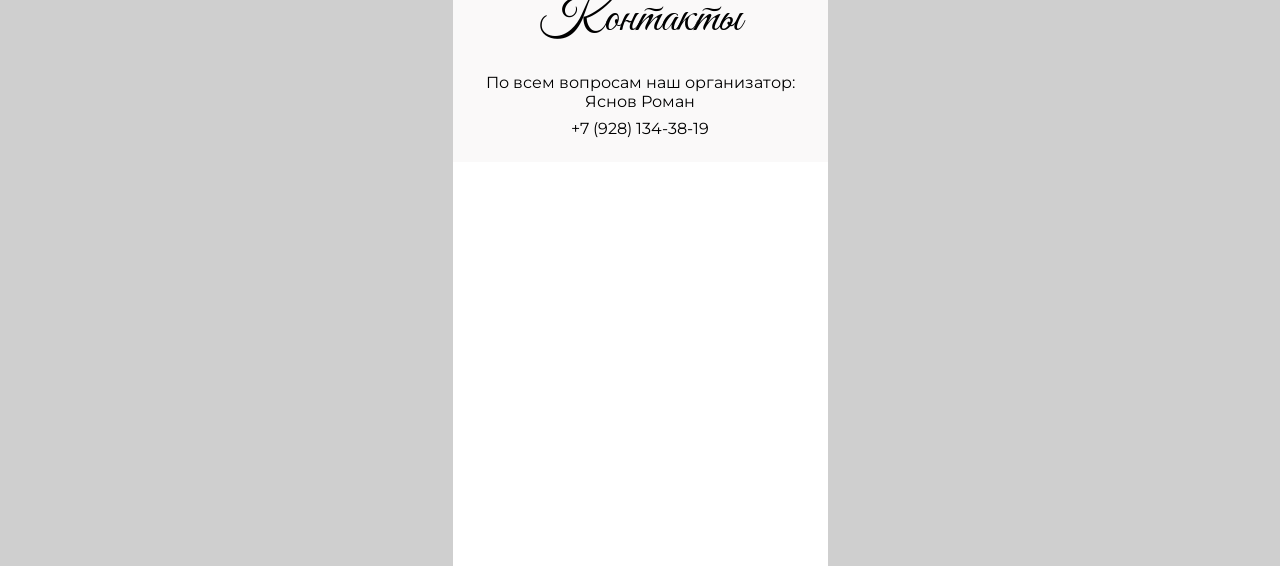
==== commit 51144c40: "update images, add carousel" ====
--- a/src/index.html
+++ b/src/index.html
@@ -10,6 +10,11 @@
   <link href="https://fonts.googleapis.com/css2?family=Bad+Script&display=swap" rel="stylesheet">
   <link href="https://fonts.googleapis.com/css2?family=Montserrat:ital,wght@0,100..900;1,100..900&display=swap" rel="stylesheet">
   <link href="https://fonts.googleapis.com/css2?family=Great+Vibes&display=swap" rel="stylesheet">
+  <link rel="preload" as="image" href="assets/img/usadba_new_1.jpg">
+  <link rel="preload" as="image" href="assets/img/usadba_new_2.png">
+  <link rel="preload" as="image" href="assets/img/usadba_new_3.jpg">
+  <link rel="preload" as="image" href="assets/img/usadba_new_4.jpg">
+  <link rel="preload" as="image" href="assets/img/usadba_new_5.png">
 </head>
 <body>
   <div class="invite-wrapper">
@@ -85,19 +90,33 @@
         <br /> станица Ольгинская
         <br/>Царский зал
       </p>
-      <div class="place-carousel">
+      <div class="place-carousel" aria-label="Фотогалерея усадьбы">
         <div class="carousel-wrapper">
           <div class="carousel-track">
-            <img src="https://placehold.co/500x300" alt="Усадьба 1" class="carousel-slide" />
-            <img src="https://placehold.co/500x300" alt="Усадьба 2" class="carousel-slide" />
+            <img src="assets/img/usadba_new_1.jpg" alt="Вид усадьбы 1" class="carousel-slide" loading="eager" fetchpriority="high" />
+            <img src="assets/img/usadba_new_2.png" alt="Вид усадьбы 2" class="carousel-slide" loading="lazy" />
+            <img src="assets/img/usadba_new_3.jpg" alt="Вид усадьбы 3" class="carousel-slide" loading="lazy" />
+            <img src="assets/img/usadba_new_4.jpg" alt="Вид усадьбы 4" class="carousel-slide" loading="lazy" />
+            <img src="assets/img/usadba_new_5.png" alt="Вид усадьбы 5" class="carousel-slide" loading="lazy" />
           </div>
+
+          <!-- <div class="carousel-controls">
+            <button class="carousel-button prev" type="button" aria-label="Предыдущее фото">
+              <img src="assets/img/button-arrow.svg" alt="Стрелка" class="button-arrow-left" />
+            </button>
+            <button class="carousel-button next" type="button" aria-label="Следующее фото">
+              <img src="assets/img/button-arrow.svg" alt="Стрелка" class="button-arrow-right" />
+            </button>
+          </div> -->
         </div>
-        <!-- <div class="carousel-controls">
-          <button class="carousel-button prev" type="button">←</button>
-          <button class="carousel-button next" type="button">→</button>
-        </div> -->
       </div>
-      <button class="map-btn" onclick="">Маршрут до локации</button>
+        <a 
+          class="map-btn"
+          href="https://yandex.ru/maps/-/CPb8nX3~"
+          target="_blank"
+        >
+          Маршрут до локации
+        </a>
     </section>
 
     <section class="program-section">
--- a/src/styles/main.css
+++ b/src/styles/main.css
@@ -1,3 +1,17 @@
+
+
+*, *::before, *::after {
+  box-sizing: border-box;
+}
+
+html, body {
+  width: 100%;
+  max-width: 100%;
+  overflow-x: hidden;
+  margin: 0;
+  padding: 0;
+}
+
 body {
   font-family: 'Montserrat', Arial, sans-serif;
   font-weight: 400;
@@ -11,6 +25,20 @@
   margin: 0;
 }
 
+p, h2, h3, blockquote, hr {
+  /* animation-name: text-appear; @keyframes defined below */
+  /* animation-timing-function: ease-in; standard should be linear */
+  /* animation-fill-mode: both; keeps animated values forwards and backwards */
+  animation: text-appear ease-in both;
+  animation-timeline: view(); /* applies animation state relative to viewport */
+  animation-range: 0vh 70vh; /* set 0% and 100% positions */
+}
+
+img {
+  animation: image-appear ease-in both;
+  animation-timeline: view();
+  animation-range: entry 50% 100vh;
+}
 .invite-wrapper {
   max-width: 375px;
   margin: 0 auto;
@@ -67,6 +95,8 @@
   margin: 0;
   max-width: 100%;
   padding: 0;
+
+
 }
 
 .photo-arrow {
@@ -234,6 +264,8 @@
   transition: background 0.2s, transform 0.2s;
   font-family: 'Montserrat', Arial, sans-serif;
   font-weight: 700;
+
+  text-decoration: none;
 }
 
 .map-btn:hover {
@@ -408,8 +440,8 @@
 }
 
 .gift-icon {
-  width: 48px;
-  height: 48px;
+  width: 58px;
+  height: 58px;
   display: inline-flex;
   justify-content: center;
   align-items: center;
@@ -432,7 +464,8 @@
   align-items: center;
   min-width: 0;
   animation: fadeInUp 1s;
-  /* margin-top: 22px; */
+
+
 }
 
 .contacts-section .title {
@@ -542,13 +575,12 @@
 .carousel-wrapper {
   overflow: hidden;
   border-radius: 12px;
-  border: 1px solid rgba(166, 140, 109, 0.18);
+  position: relative;
 }
 
 .carousel-track {
   display: flex;
-  transition: transform 0.4s ease;
-  width: 300%;
+  transition: transform 0.5s ease;
 }
 
 .carousel-slide {
@@ -556,32 +588,54 @@
   height: 300px;
   flex-shrink: 0;
   object-fit: cover;
+  transition: transform 0.5s ease, opacity 0.5s ease;
   display: block;
+  border-radius: 12px;
 }
 
 .carousel-controls {
   display: flex;
+  justify-content: space-between;  /* кнопки по краям */
+  align-items: center;
+  padding: 0 4px;  /* небольшой отступ от краёв */
+  position: absolute;
+  top: 40%;
+  width: 100%;
+}
+
+
+
+.carousel-button {
+  width: 32px;
+  height: 32px;
+  border: none;
+  border-radius: 8px;
+  background: #fff;
+  cursor: pointer;
+
+  padding: 4px;
+  display: flex;
   justify-content: center;
-  gap: 12px;
-  margin-top: 10px;
-}
-
-.carousel-button {
-  width: 40px;
-  height: 40px;
-  border: none;
-  background: #a68c6d;
-  color: #fff;
-  border-radius: 50%;
-  cursor: pointer;
-  font-size: 1rem;
-  transition: transform 0.2s, background 0.2s;
+  align-items: center;
+  /* font-size: 1.2rem;
+  font-weight: 300;
+  transition: transform 0.2s, background 0.2s, color 0.2s;
+  display: flex;
+  align-items: center;
+  justify-content: center;
+  line-height: 1; */
 }
 
 .carousel-button:hover {
-  background: #8d7357;
-  transform: translateY(-2px);
-}
+  /* background: #000; */
+  /* color: #fff; */
+  /* transform: translateY(-2px); */
+}
+
+.button-arrow-left {
+  transform: rotate(180deg);
+}
+
 .calendar-heart .heart {
   color: #e57373;
   font-size: 1.1em;
